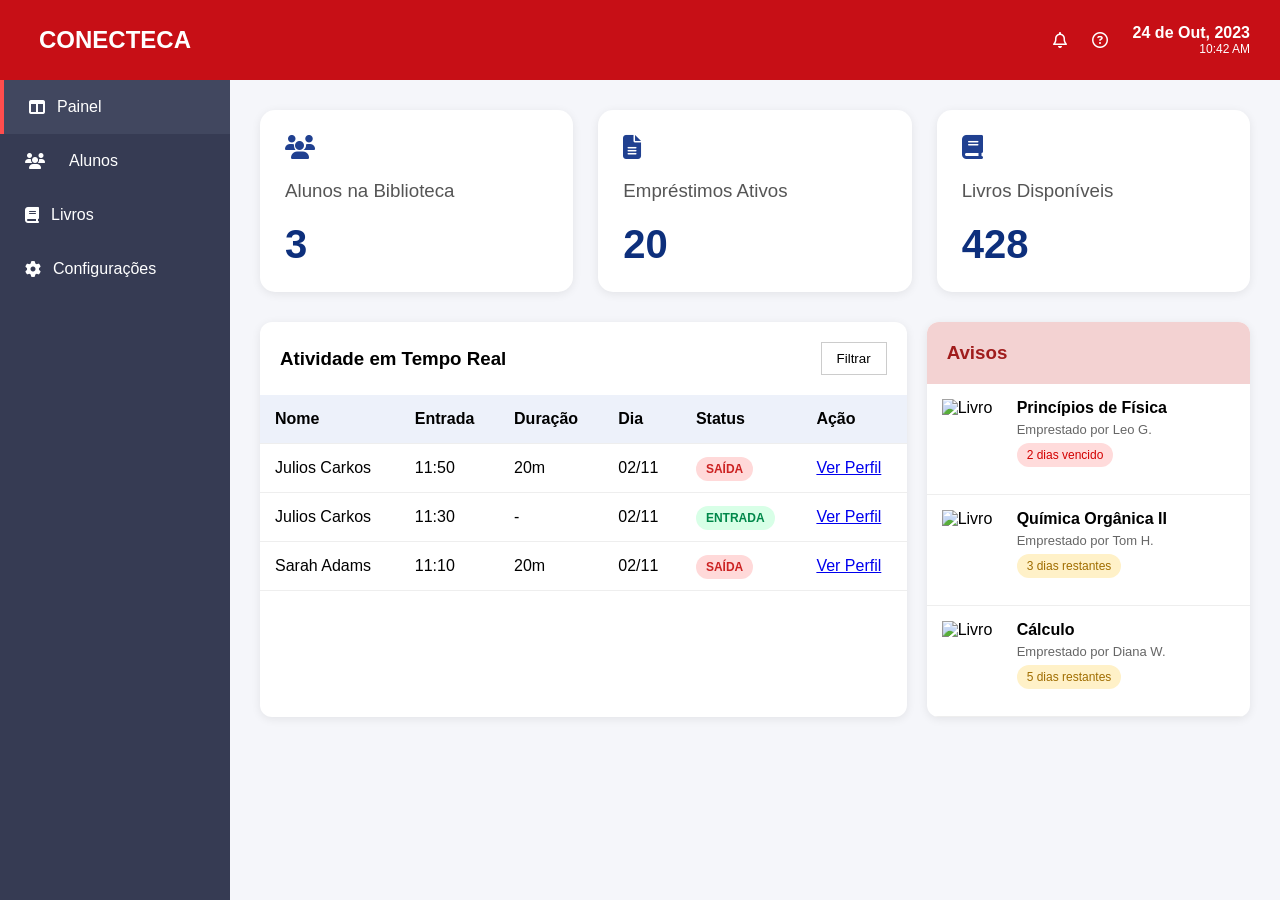
==== ADM/index.html @ 7cbf3ccd "hackthon" ====
<!DOCTYPE html>
<html lang="pt-BR">
<head>
    <meta charset="UTF-8">
    <meta name="viewport" content="width=device-width, initial-scale=1.0">
    <title>CONECTECA Dashboard</title>
    <link rel="stylesheet" href="style.css">

    <link rel="stylesheet"
        href="https://cdnjs.cloudflare.com/ajax/libs/font-awesome/6.5.1/css/all.min.css">
</head>
<body>

    <div class="container">

        <!-- SIDEBAR -->
        <aside class="sidebar">

            <div class="logo">
                <h2>CONECTECA</h2>
            </div>

            <nav>
                <ul>
                    <li class="active">
                        <i class="fa-solid fa-table-columns"></i>
                        Painel
                    </li>

                    <li>
                        <i class="fa-solid fa-users"></i>
                        <a href=""></a>Alunos
                    </li>

                    <li>
                        <i class="fa-solid fa-book"></i>
                        Livros
                    </li>

                    <li>
                        <i class="fa-solid fa-gear"></i>
                        Configurações
                    </li>
                </ul>
            </nav>

        </aside>

        <!-- CONTEÚDO -->
        <main class="content">

            <!-- HEADER -->
            <header class="topbar">

                <div></div>

                <div class="header-info">
                    <i class="fa-regular fa-bell"></i>
                    <i class="fa-regular fa-circle-question"></i>

                    <div class="date">
                        <strong>24 de Out, 2023</strong>
                        <span>10:42 AM</span>
                    </div>
                </div>

            </header>

            <!-- CARDS -->
            <section class="cards">

                <div class="card">
                    <i class="fa-solid fa-users"></i>
                    <h3>Alunos na Biblioteca</h3>
                    <span>3</span>
                </div>

                <div class="card">
                    <i class="fa-solid fa-file-lines"></i>
                    <h3>Empréstimos Ativos</h3>
                    <span>20</span>
                </div>

                <div class="card">
                    <i class="fa-solid fa-book"></i>
                    <h3>Livros Disponíveis</h3>
                    <span>428</span>
                </div>

            </section>

            <!-- ÁREA PRINCIPAL -->
            <section class="dashboard">

                <!-- TABELA -->
                <div class="table-container">

                    <div class="table-header">
                        <h3>Atividade em Tempo Real</h3>
                        <button>Filtrar</button>
                    </div>

                    <table>

                        <thead>
                            <tr>
                                <th>Nome</th>
                                <th>Entrada</th>
                                <th>Duração</th>
                                <th>Dia</th>
                                <th>Status</th>
                                <th>Ação</th>
                            </tr>
                        </thead>

                        <tbody>

                            <tr>
                                <td>Julios Carkos</td>
                                <td>11:50</td>
                                <td>20m</td>
                                <td>02/11</td>
                                <td>
                                    <span class="saida">SAÍDA</span>
                                </td>
                                <td><a href="#">Ver Perfil</a></td>
                            </tr>

                            <tr>
                                <td>Julios Carkos</td>
                                <td>11:30</td>
                                <td>-</td>
                                <td>02/11</td>
                                <td>
                                    <span class="entrada">ENTRADA</span>
                                </td>
                                <td><a href="#">Ver Perfil</a></td>
                            </tr>

                            <tr>
                                <td>Sarah Adams</td>
                                <td>11:10</td>
                                <td>20m</td>
                                <td>02/11</td>
                                <td>
                                    <span class="saida">SAÍDA</span>
                                </td>
                                <td><a href="#">Ver Perfil</a></td>
                            </tr>

                        </tbody>

                    </table>

                </div>

                <!-- AVISOS -->
                <aside class="avisos">

                    <div class="avisos-header">
                        <h3>Avisos</h3>
                    </div>

                    <div class="aviso-card">

                        <img src="https://via.placeholder.com/60x80" alt="Livro">

                        <div>
                            <h4>Princípios de Física</h4>
                            <p>Emprestado por Leo G.</p>
                            <span class="vencido">2 dias vencido</span>
                        </div>

                    </div>

                    <div class="aviso-card">

                        <img src="https://via.placeholder.com/60x80" alt="Livro">

                        <div>
                            <h4>Química Orgânica II</h4>
                            <p>Emprestado por Tom H.</p>
                            <span class="alerta">3 dias restantes</span>
                        </div>

                    </div>

                    <div class="aviso-card">

                        <img src="https://via.placeholder.com/60x80" alt="Livro">

                        <div>
                            <h4>Cálculo</h4>
                            <p>Emprestado por Diana W.</p>
                            <span class="alerta">5 dias restantes</span>
                        </div>

                    </div>

                </aside>

            </section>

        </main>

    </div>

</body>
</html>
---- ADM/style.css ----
*{
    margin:0;
    padding:0;
    box-sizing:border-box;
    font-family:Segoe UI, sans-serif;
}

body{
    background:#f5f6fa;
}

.container{
    display:flex;
    min-height:100vh;
}

/* SIDEBAR */

.sidebar{
    width:230px;
    background:#363b53;
    color:white;
}

.logo{
    height:80px;
    background:#c70f16;
    display:flex;
    align-items:center;
    justify-content:center;
}

.logo h2{
    font-size:24px;
}

.sidebar ul{
    list-style:none;
}

.sidebar li{
    padding:18px 25px;
    cursor:pointer;
    display:flex;
    gap:12px;
    align-items:center;
    transition:.3s;
}

.sidebar li:hover{
    background:#474d69;
}

.sidebar li.active{
    border-left:4px solid #ff4d4d;
    background:#41475f;
}

/* CONTENT */

.content{
    flex:1;
}

/* HEADER */

.topbar{
    background:#c70f16;
    height:80px;
    padding:0 30px;

    display:flex;
    justify-content:space-between;
    align-items:center;

    color:white;
}

.header-info{
    display:flex;
    align-items:center;
    gap:25px;
}

.date{
    display:flex;
    flex-direction:column;
    text-align:right;
}

.date span{
    font-size:12px;
}

/* CARDS */

.cards{
    padding:30px;

    display:grid;
    grid-template-columns:repeat(auto-fit,minmax(250px,1fr));
    gap:25px;
}

.card{
    background:white;
    border-radius:15px;
    padding:25px;

    box-shadow:0 2px 10px rgba(0,0,0,.08);
}

.card i{
    color:#204090;
    font-size:24px;
}

.card h3{
    margin:20px 0;
    color:#555;
    font-weight:500;
}

.card span{
    font-size:40px;
    font-weight:bold;
    color:#0d2f7c;
}

/* DASHBOARD */

.dashboard{
    display:grid;
    grid-template-columns:2fr 1fr;
    gap:20px;

    padding:0 30px 30px;
}

/* TABELA */

.table-container{
    background:white;
    border-radius:12px;
    overflow:hidden;
    box-shadow:0 2px 10px rgba(0,0,0,.08);
}

.table-header{
    padding:20px;
    display:flex;
    justify-content:space-between;
    align-items:center;
}

.table-header button{
    padding:8px 15px;
    border:1px solid #ccc;
    background:white;
    cursor:pointer;
}

table{
    width:100%;
    border-collapse:collapse;
}

thead{
    background:#edf1fa;
}

th,
td{
    padding:15px;
    text-align:left;
    border-bottom:1px solid #eee;
}

.entrada{
    background:#d8ffe7;
    color:#00884a;
    padding:5px 10px;
    border-radius:20px;
    font-size:12px;
    font-weight:bold;
}

.saida{
    background:#ffd9d9;
    color:#cc2222;
    padding:5px 10px;
    border-radius:20px;
    font-size:12px;
    font-weight:bold;
}

/* AVISOS */

.avisos{
    background:white;
    border-radius:12px;
    overflow:hidden;
    box-shadow:0 2px 10px rgba(0,0,0,.08);
}

.avisos-header{
    background:#f3d2d2;
    padding:20px;
    color:#a01c1c;
}

.aviso-card{
    display:flex;
    gap:15px;

    padding:15px;
    border-bottom:1px solid #eee;
}

.aviso-card img{
    width:60px;
    height:80px;
    object-fit:cover;
}

.aviso-card h4{
    margin-bottom:5px;
}

.aviso-card p{
    font-size:13px;
    color:#666;
    margin-bottom:8px;
}

.vencido{
    background:#ffdbdb;
    color:#d30000;
    padding:5px 10px;
    border-radius:20px;
    font-size:12px;
}

.alerta{
    background:#fff1c8;
    color:#a06d00;
    padding:5px 10px;
    border-radius:20px;
    font-size:12px;
}

/* RESPONSIVO */

@media(max-width:1000px){

    .dashboard{
        grid-template-columns:1fr;
    }

}

@media(max-width:768px){

    .sidebar{
        width:70px;
    }

    .sidebar li{
        justify-content:center;
    }

    .sidebar li{
        font-size:0;
    }

    .sidebar i{
        font-size:18px;
    }

    .logo h2{
        display:none;
    }

    .cards{
        grid-template-columns:1fr;
    }

}
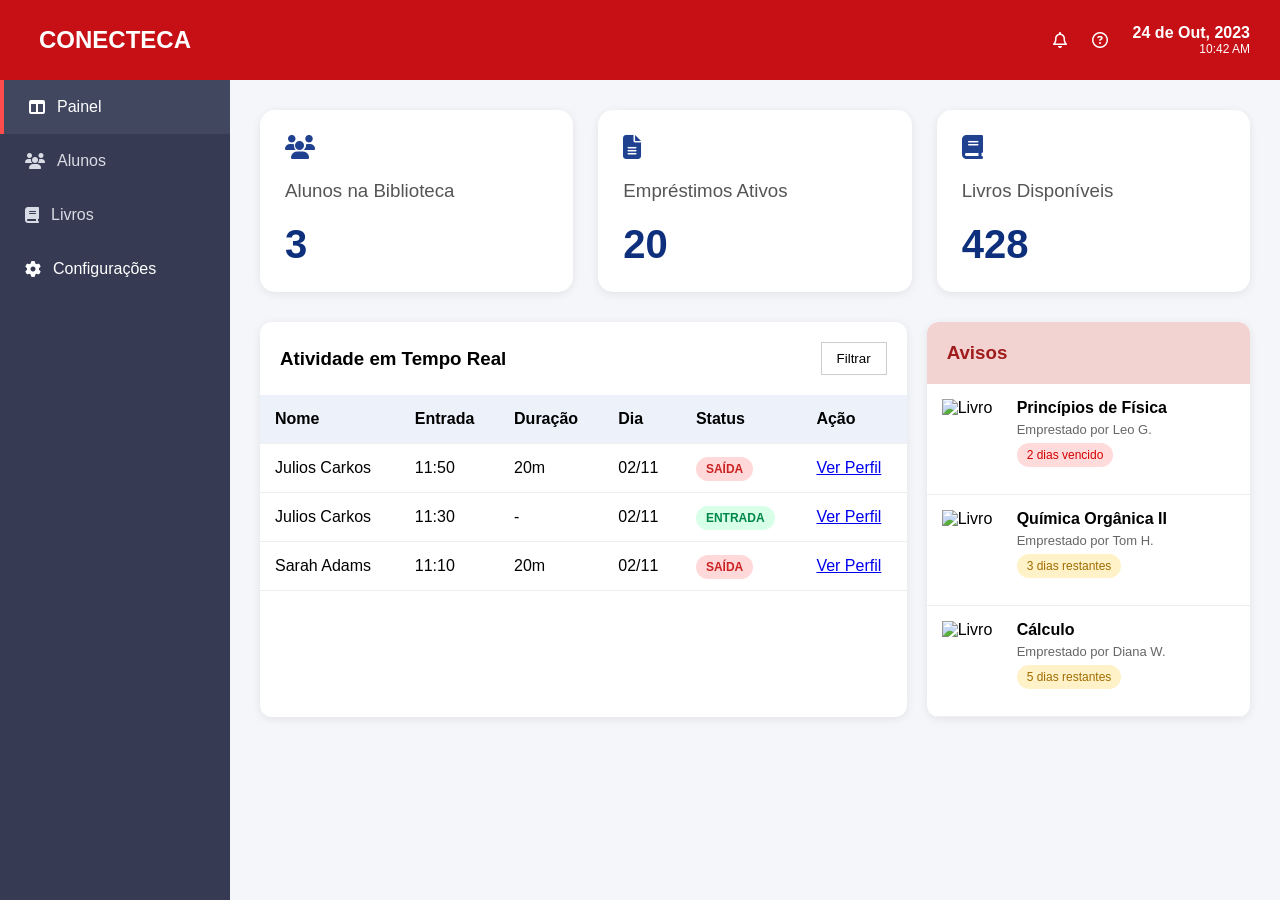
==== commit c1e2bcbd: "a" ====
--- a/ADM/index.html
+++ b/ADM/index.html
@@ -27,15 +27,15 @@
                         Painel
                     </li>
 
-                    <li>
+                    <a href="Aluno/index.html" class="ass"><li>
                         <i class="fa-solid fa-users"></i>
-                        <a href=""></a>Alunos
-                    </li>
-
-                    <li>
+                        Alunos
+                    </li></a>
+
+                    <a href="Livros/index.html" class="ass"><li>
                         <i class="fa-solid fa-book"></i>
                         Livros
-                    </li>
+                    </li></a>
 
                     <li>
                         <i class="fa-solid fa-gear"></i>
--- a/ADM/style.css
+++ b/ADM/style.css
@@ -81,7 +81,10 @@
     align-items:center;
     gap:25px;
 }
-
+.ass {
+    text-decoration: none;
+    color: #d9dce4;
+}
 .date{
     display:flex;
     flex-direction:column;
@@ -108,6 +111,11 @@
     padding:25px;
 
     box-shadow:0 2px 10px rgba(0,0,0,.08);
+    transition: all ease 0.3s;
+}
+.card:hover {
+    transform: scale(1.025);
+    box-shadow: 0 5px 20px rgba(0,0,0,.2);
 }
 
 .card i{
